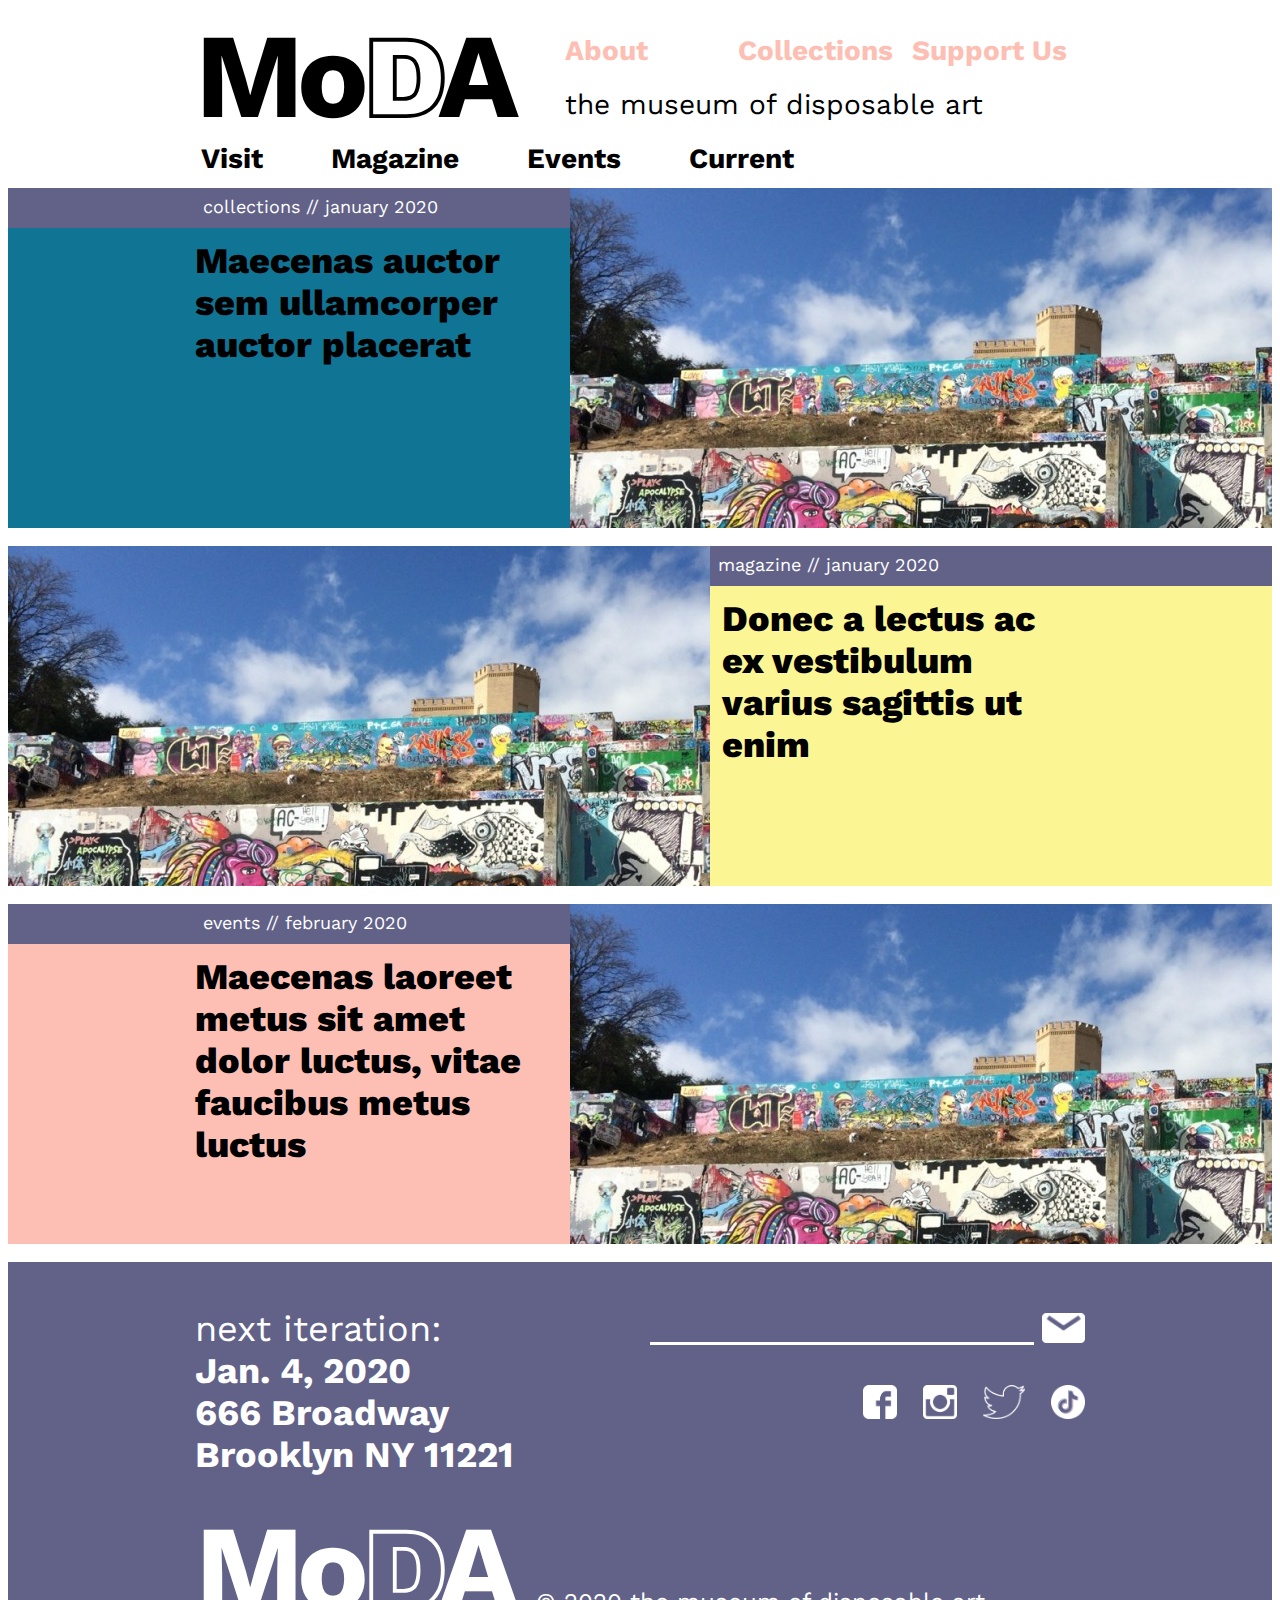
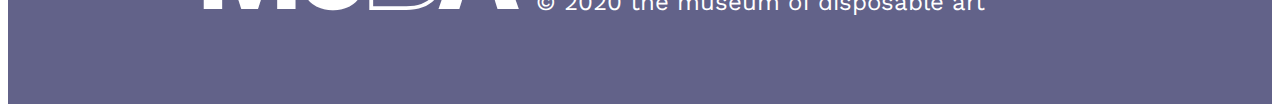
==== index.html @ 75d4cef8 "first draft of main desktop layout" ====
<!DOCTYPE html>
<html lang="en">
<head>
    <meta charset="UTF-8">
    <meta name="viewport" content="width=device-width, initial-scale=1.0">
    <meta http-equiv="X-UA-Compatible" content="ie=edge">
    <link rel="stylesheet" type="text/css" href="style.css">
    <title>the museum of disposable art</title>
</head>
<body>
    <header>
        <div class="logo">Mo<img src="images/D.svg">A</div>
        <div class="submenu">
            <div><a href="">About</a></div>
            <div><a href="">Collections</a></div>
            <div><a href="">Support Us</a></div>
        </div>
        <div class="subtitle">the museum of disposable art</div>
        <div class="menu">
            <div><a href="">Visit</a></div>
            <div><a href="">Magazine</a></div>
            <div><a href="">Events</a></div>
            <div><a href="">Current</a></div>
        </div>
    </header>
    <main>
        <section class="spacer purple"></section>
        <section class="category">collections // january 2020</section>
        <section class="photo right"></section>
        <section class="spacer teal"></section>
        <section class="title left teal">Maecenas auctor sem ullamcorper auctor placerat</section>
        <section class="gap"></section>

        <section class="photo left"></section>
        <section class="category">magazine // january 2020</section>
        <section class="spacer purple"></section>
        <section class="title right yellow">Donec a lectus ac ex vestibulum varius sagittis ut enim</section>
        <section class="spacer yellow"></section>
        <section class="gap"></section>

        <section class="spacer purple"></section>
        <section class="category">events // february 2020</section>
        <section class="photo right"></section>
        <section class="spacer pink"></section>
        <section class="title left pink">Maecenas laoreet metus sit amet dolor luctus, vitae faucibus metus luctus</section>
    </main>
    
    <section class="spacer purple"></section>
    <footer>
        <div class="iterationInfo">
            <span>next iteration:</span><br>
            Jan. 4, 2020<br>
            666 Broadway<br>
            Brooklyn NY 11221<br>
        </div>
        <div class="connect">
            <input></input><img src="images/mail icon.png">
            <div>
                <img src="images/fb white.png">
                <img src="images/instagramwhite.png">
                <img src="images/twitterwhite.png">
                <img src="images/tiktokwhite.png">
            </div>
        </div>
        <div class="footerBottom">
            <div class="logo">Mo<img src="images/DWhite.svg">A</div>
            <div>&nbsp;&nbsp; &copy; 2020 the museum of disposable art</div>
        </div>
    </footer>
    <section class="spacer purple"></section>    
</body>
</html>
---- style.css ----
@import url('https://fonts.googleapis.com/css?family=Work+Sans:400,800&display=swap');

body {
    font-family: 'Work Sans', sans-serif;
    padding: 20px 0 0 0;
    display: grid;
    grid-template-columns: minmax(0px, 1fr) minmax(120px, 2fr) 140px minmax(120px, 2fr) minmax(0px, 1fr);
    grid-template-rows: 160px auto;
}

a {
    text-decoration: none;
    color: black;
}

header {
    grid-column: 2 / span 3;
    display: grid;
    grid-template-columns: 370px auto;
    grid-template-rows: 60px 54px 50px;
    font-size: 28px;
}

header div {
    display: flex;
    flex-direction: row;
}

header a {
    color: black;
    font-weight: bold;
}

.logo {
    grid-row: 1 / span 2;
    font-size: 120px;
    font-weight: 700;
    line-height: .8em;
    letter-spacing: -.06em;
}

.logo > img {
    height: 81px;
    position: relative;
    top: 9px;
    left: 7px;
}

.submenu {
    display: flex;
    align-self: right;
}

.submenu > div {
    flex: 1;
    padding: 6px 0 0 0;
}

.submenu a {
    color: #fdbfb3;
}

.subtitle {
    
}

.menu {
    grid-column: 1 / -1;
}

.menu > div {
    padding: 0 62px 0 6px;
}

main {
    grid-column: 1 / -1;
    display: grid;
    grid-template-columns: minmax(0px, 1fr) minmax(120px, 2fr) 140px minmax(120px, 2fr) minmax(0px, 1fr);
    grid-template-rows: repeat(3, 40px 300px 18px);
    grid-auto-flow: dense;
}

.category {
    grid-column: span 1;
    padding: 8px;
    font-size: 18px;
    color: #ffffff;
    background: #626289;
}

.teal {
    background: #107595;
}

.pink {
    background: #fdbfb3;
}

.yellow {
    background: #fcf594;
}

.purple {
    background: #626289;
}

spacer {
    grid-column: span 1;
    padding: 0;
}

.title {
    padding: 12px;
    font-size: 36px;
    font-weight: 800;
}

.title.left {
    grid-column: 2 / 3;
    padding-left: 0px;
}

.title.right {
    grid-column: 4 / span 1;
    padding-right: 0px;
}

.photo {
    background: url('images/castlehill.jpg');
    grid-row: span 2;
}

.photo.right {
    grid-column: 3 / -1;
}

.photo.left {
    grid-column: 1 / 4;
}

.gap {
    grid-column: 1 / -1;
}

footer {
    grid-column: 2 / span 3;
    background: #626289;
    display: grid;
    grid-template-columns: 1fr 1fr;
    padding: 40px 0 44px 0;
    color: #ffffff;
    font-size: 36px;
    font-weight: 700;
}

.iterationInfo {
    padding: 6px 0 0 0;
}

.iterationInfo > span {
    font-weight: normal;
}

.connect {
    text-align: right;
}

.connect > input {
    height: 20px;
    width: 380px;
    background: #626289;
    margin-right: 8px;
    border: 0;
    border-bottom: 3px solid #ffffff;
}

.connect > img {
    height: 30px;
    position: relative;
    top: 8px;
}

.connect > div {
    margin: 40px 0 0 0;
}

.connect > div > img {
    height: 34px;
    margin: 0 0 0 16px;
}

.footerBottom {
    grid-column: span 2;
    padding: 44px 0 44px 0;
    font-weight: normal;
    font-size: 24px;
    display: flex;
    align-items: flex-end;
}

.footerBottom > .logo > img {
    top: 1px;
    left: 7px;
}


@media (max-width: 880px) {

    body, main {
        grid-template-columns: 4px minmax(120px, 2fr) 140px minmax(120px, 2fr) 4px;
    }

    header {
        grid-column: 1 / -1;
    }
}

@media (max-width: 480px) {

    header {
        grid-column: 1 / -1;
    }

    .category {
        grid-column: span 2;
    }
    .title.left {
        grid-column: 1 / 4;
    }
    
    .title.right {
        grid-column: 4 / -1;
    }
    
    .photo.right {
        grid-column: 4 / -1;
    }
    
    .photo.left {
        grid-column: 1 / 4;
    }
/*

    footer {
        grid-column: 1 / -1;
    } */

}
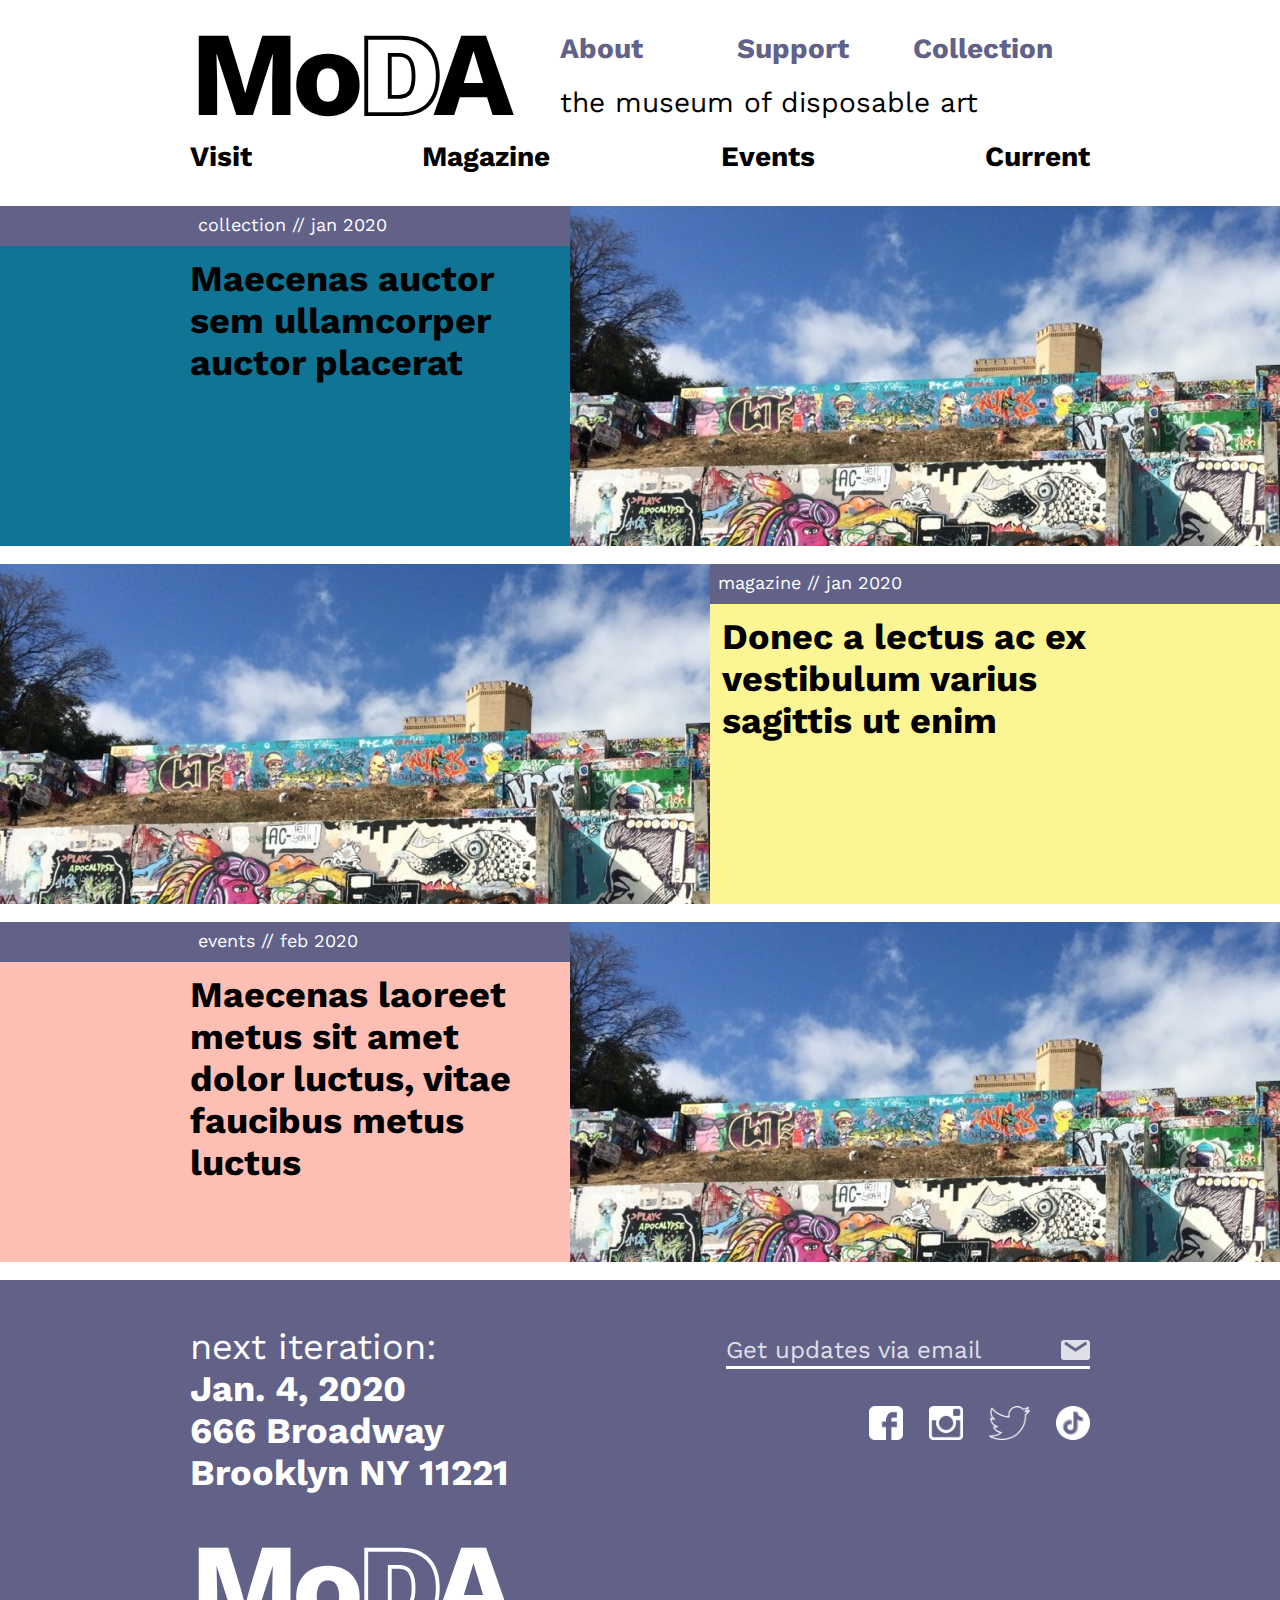
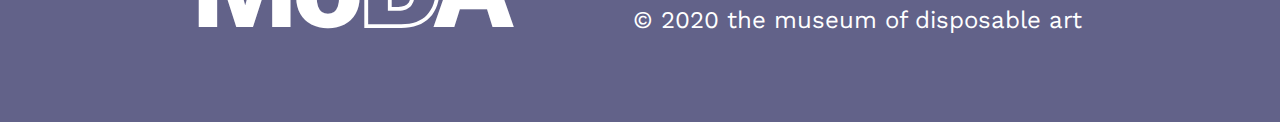
==== commit 79b8c5b3: "media queries and spacing tweaks" ====
--- a/index.html
+++ b/index.html
@@ -10,12 +10,12 @@
 <body>
     <header>
         <div class="logo">Mo<img src="images/D.svg">A</div>
+        <div class="subtitle">the museum of disposable art</div>
         <div class="submenu">
             <div><a href="">About</a></div>
-            <div><a href="">Collections</a></div>
-            <div><a href="">Support Us</a></div>
+            <div><a href="">Support</a></div>
+            <div><a href="">Collection</a></div>
         </div>
-        <div class="subtitle">the museum of disposable art</div>
         <div class="menu">
             <div><a href="">Visit</a></div>
             <div><a href="">Magazine</a></div>
@@ -25,24 +25,24 @@
     </header>
     <main>
         <section class="spacer purple"></section>
-        <section class="category">collections // january 2020</section>
+        <section class="category">collection // jan 2020</section>
         <section class="photo right"></section>
         <section class="spacer teal"></section>
-        <section class="title left teal">Maecenas auctor sem ullamcorper auctor placerat</section>
+        <section class="title left teal"><a href="">Maecenas auctor sem ullamcorper auctor placerat</a></section>
         <section class="gap"></section>
 
         <section class="photo left"></section>
-        <section class="category">magazine // january 2020</section>
+        <section class="category">magazine // jan 2020</section>
         <section class="spacer purple"></section>
-        <section class="title right yellow">Donec a lectus ac ex vestibulum varius sagittis ut enim</section>
+        <section class="title right yellow"><a href="">Donec a lectus ac ex vestibulum varius sagittis ut enim</a></section>
         <section class="spacer yellow"></section>
         <section class="gap"></section>
 
         <section class="spacer purple"></section>
-        <section class="category">events // february 2020</section>
+        <section class="category">events // feb 2020</section>
         <section class="photo right"></section>
         <section class="spacer pink"></section>
-        <section class="title left pink">Maecenas laoreet metus sit amet dolor luctus, vitae faucibus metus luctus</section>
+        <section class="title left pink"><a href="">Maecenas laoreet metus sit amet dolor luctus, vitae faucibus metus luctus</a></section>
     </main>
     
     <section class="spacer purple"></section>
@@ -54,7 +54,13 @@
             Brooklyn NY 11221<br>
         </div>
         <div class="connect">
-            <input></input><img src="images/mail icon.png">
+            <div class="input">
+                <input name="email" type="text" required autocomplete="off" />
+                <label for="email">
+                    <div class="signup">Get updates via email</div>
+                    <div><img class="icon" src="images/mail icon.png"></div>
+                </label>
+            </div>
             <div>
                 <img src="images/fb white.png">
                 <img src="images/instagramwhite.png">
@@ -64,7 +70,7 @@
         </div>
         <div class="footerBottom">
             <div class="logo">Mo<img src="images/DWhite.svg">A</div>
-            <div>&nbsp;&nbsp; &copy; 2020 the museum of disposable art</div>
+            <div>&copy; 2020 the museum of disposable art</div>
         </div>
     </footer>
     <section class="spacer purple"></section>    
--- a/style.css
+++ b/style.css
@@ -2,15 +2,21 @@
 
 body {
     font-family: 'Work Sans', sans-serif;
-    padding: 20px 0 0 0;
+    padding: 26px 0 0 0;
     display: grid;
     grid-template-columns: minmax(0px, 1fr) minmax(120px, 2fr) 140px minmax(120px, 2fr) minmax(0px, 1fr);
-    grid-template-rows: 160px auto;
+    grid-template-rows: 180px auto;
+    margin: 0;
 }
 
 a {
     text-decoration: none;
+    font-weight: bold;
     color: black;
+}
+
+a:hover {
+    color: #fdbfb3;
 }
 
 header {
@@ -26,11 +32,6 @@
     flex-direction: row;
 }
 
-header a {
-    color: black;
-    font-weight: bold;
-}
-
 .logo {
     grid-row: 1 / span 2;
     font-size: 120px;
@@ -57,19 +58,24 @@
 }
 
 .submenu a {
+    color: #626289;
+}
+
+.submenu a:hover {
     color: #fdbfb3;
 }
 
 .subtitle {
-    
+    grid-row: 2 / 2;
 }
 
 .menu {
     grid-column: 1 / -1;
+    justify-content: space-between;
+
 }
 
 .menu > div {
-    padding: 0 62px 0 6px;
 }
 
 main {
@@ -125,6 +131,11 @@
     padding-right: 0px;
 }
 
+.title:hover a {
+    color: #000000;
+    opacity: .6;
+}
+
 .photo {
     background: url('images/castlehill.jpg');
     grid-row: span 2;
@@ -146,7 +157,7 @@
     grid-column: 2 / span 3;
     background: #626289;
     display: grid;
-    grid-template-columns: 1fr 1fr;
+    grid-template-columns: 340px auto;
     padding: 40px 0 44px 0;
     color: #ffffff;
     font-size: 36px;
@@ -165,19 +176,52 @@
     text-align: right;
 }
 
-.connect > input {
+.input {
+    position: relative;
+    top: 6px;
+    display: inline;
+}
+
+.input > input {
     height: 20px;
-    width: 380px;
+    width: 360px;
     background: #626289;
-    margin-right: 8px;
     border: 0;
     border-bottom: 3px solid #ffffff;
-}
-
-.connect > img {
-    height: 30px;
+    color: #ffffff;
+    font-family: 'Work Sans', sans-serif;
+    font-weight: normal;
+    font-size: 24px;
+    padding-top: .8em;
     position: relative;
-    top: 8px;
+}
+
+.input > label {
+    font-weight: normal;
+    position: absolute;
+    top: 6px;
+    left: 0px;
+    font-size: 24px;
+    opacity: .8;
+    width: 100%;
+    display: flex;
+    justify-content: space-between;
+    pointer-events: none;
+}
+
+label div {
+    transition: all .6s;
+}
+
+.input input:focus + label .signup,
+.input input:valid + label .signup {
+    opacity: 0;
+}
+
+.icon {
+    height: 20px;
+    position: relative;
+    top: 2px;
 }
 
 .connect > div {
@@ -198,38 +242,89 @@
     align-items: flex-end;
 }
 
+.footerBottom > div {
+    flex: 1 6 auto;
+}
+
+.footerBottom > .logo {
+    flex: 5 0 400px;
+}
+
 .footerBottom > .logo > img {
     top: 1px;
     left: 7px;
 }
 
 
-@media (max-width: 880px) {
+@media (max-width: 1200px) {
 
     body, main {
-        grid-template-columns: 4px minmax(120px, 2fr) 140px minmax(120px, 2fr) 4px;
+        grid-template-columns: 40px minmax(120px, 2fr) 140px minmax(120px, 2fr) 40px;
+    }
+
+}
+
+@media (max-width: 900px) {
+    body, main {
+        grid-template-columns: 6px minmax(120px, 2fr) 140px minmax(120px, 2fr) 6px;
+    }
+
+    body {
+        grid-template-rows: 240px auto;
+    }
+
+    header {
+        display: flex;
+        flex-direction: column;
+    }
+
+    .title {
+        font-size: 30px;
+    }
+
+    .category {
+        font-size: 16px;
+        padding: 9px;
+    }
+
+    footer {
+        display: flex;
+        flex-direction: column;
+    }
+
+    .connect {
+        text-align: left;
+        margin-top: 30px;
+    }
+
+    .footerBottom {
+        flex-direction: column;
+        align-items: flex-start;
+    }
+
+    .footerBottom > .logo {
+        flex-basis: auto;
+    }
+}
+
+@media (max-width: 600px) {
+    body, main {
+        grid-template-columns: 6px minmax(120px, 2fr) 90px minmax(120px, 2fr) 6px;
     }
 
     header {
         grid-column: 1 / -1;
     }
-}
-
-@media (max-width: 480px) {
-
-    header {
-        grid-column: 1 / -1;
-    }
 
     .category {
         grid-column: span 2;
     }
     .title.left {
-        grid-column: 1 / 4;
+        grid-column: 2 / 4;
     }
     
     .title.right {
-        grid-column: 4 / -1;
+        grid-column: 3 / 5;
     }
     
     .photo.right {
@@ -237,7 +332,11 @@
     }
     
     .photo.left {
-        grid-column: 1 / 4;
+        grid-column: 1 / 3;
+    }
+
+    .input input {
+        width: 64%;
     }
 /*
 
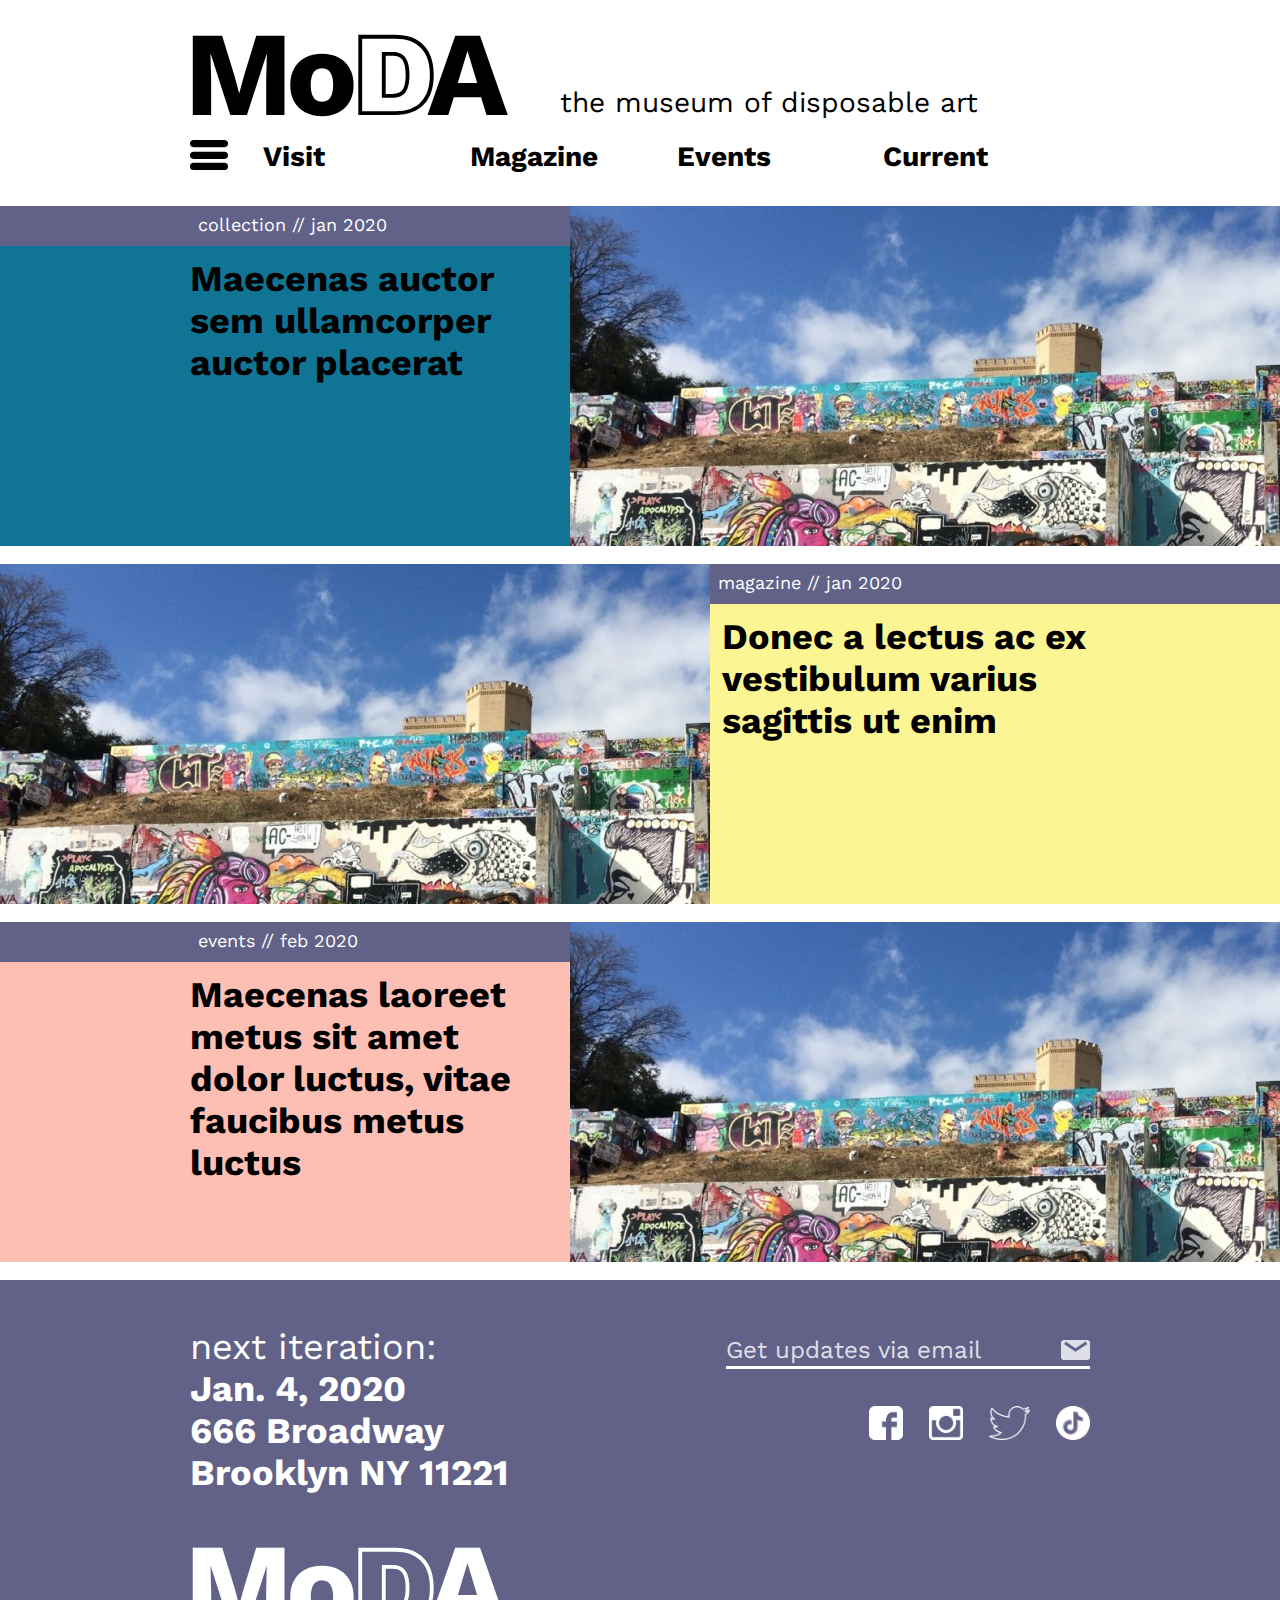
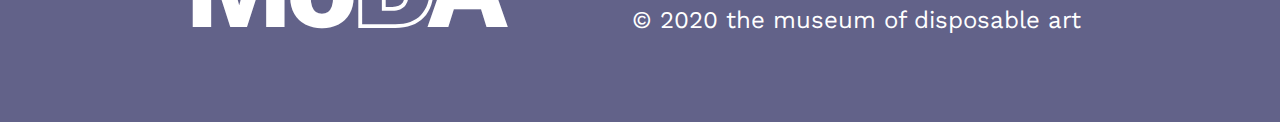
==== commit faf277ae: "completed hamburger" ====
--- a/index.html
+++ b/index.html
@@ -8,19 +8,56 @@
     <title>the museum of disposable art</title>
 </head>
 <body>
+    <div class="menuframe">
+    <div class="burgermenu">
+        <div class="menuBurger">
+            <div>
+                <img class="burgerButton" src="images/hamburger.svg">
+            </div>
+            <div>
+                <img class="arrow" src="images/arrow.svg">
+            </div>
+        </div>
+        <div class="submenu">
+            <a href="">About</a>
+            <a href="">Collection</a>
+            <a href="" class="subcat">DIY Press</a>
+            <a href="" class="subcat">Street Art</a>
+            <a href="" class="subcat">Duplications</a>
+            <a href="" class="subcat">Digital Video</a>
+            <a href="" class="subcat">Performance</a>
+            <a href="">Support</a>
+        </div>
+        <div class="additionalMenu">
+            <a href="">Ipsum Dolor</a>
+            <a href="">Matrenum</a>
+            <a href="">Ullamcorper</a>
+            <a href="">Lectus</a>
+        </div>
+        <div class="menu">
+            <a href="">Sagittus</a>
+            <a href="">Laoreet</a>
+        </div>
+        <div class="chillSidebar">
+            Feugiat:<br>
+            Phasellus morbi dapibus nisi urna, at iaculis elit maximus placerat. Donec sed semper ligula.
+        </div>
+    </div>
+    </div>
+    <div class="container">
     <header>
         <div class="logo">Mo<img src="images/D.svg">A</div>
         <div class="subtitle">the museum of disposable art</div>
         <div class="submenu">
-            <div><a href="">About</a></div>
-            <div><a href="">Support</a></div>
-            <div><a href="">Collection</a></div>
         </div>
         <div class="menu">
-            <div><a href="">Visit</a></div>
-            <div><a href="">Magazine</a></div>
-            <div><a href="">Events</a></div>
-            <div><a href="">Current</a></div>
+            <div class="hamburger"><img class="mainBurger" src="images/hamburger.svg"></div>
+            <div class="menuItems">
+                <div><a href="">Visit</a></div>
+                <div><a href="">Magazine</a></div>
+                <div><a href="">Events</a></div>
+                <div><a href="">Current</a></div>
+            </div>
         </div>
     </header>
     <main>
@@ -73,6 +110,9 @@
             <div>&copy; 2020 the museum of disposable art</div>
         </div>
     </footer>
-    <section class="spacer purple"></section>    
+    <section class="spacer purple"></section>
+    </div>
+    
+    <script src="main.js"></script>    
 </body>
 </html>--- a/style.css
+++ b/style.css
@@ -2,21 +2,109 @@
 
 body {
     font-family: 'Work Sans', sans-serif;
+    padding: 0;
+    margin: 0;
+    display: flex;
+}
+
+a {
+    text-decoration: none;
+    font-weight: bold;
+    color: black;
+}
+
+a:hover {
+    color: #fdbfb3;
+}
+
+.submenu {
+    display: flex;
+    align-self: right;
+}
+
+.menuframe {
+    width: 0px;
+    background: #efefef;
+    padding-top: 124px;
+    flex-shrink: 0;
+    display: flex;
+    transition: all .3s;
+    overflow: hidden;
+}
+
+.burgermenu {
+    width: 240px;
+    flex-direction: column;
+}
+
+.burgermenu > div {
+    padding: 12px 12px 0px 12px;
+    display: flex;
+    flex-direction: column;
+}
+
+.burgermenu > .menuBurger {
+    flex-direction: row;
+}
+
+.menuBurger > div > .arrow {
+    height: 30px;
+    position: relative;
+    left: 8px;
+}
+
+.burgermenu > div > a {
+    transition: .1s;
+    opacity: 0;
+    font-size: 28px;
+    font-weight: 700;
+}
+
+.submenu a {
+    color: #626289;
+}
+
+.submenu a:hover {
+    color: #fdbfb3;
+}
+
+.burgermenu > div > a.subcat {
+    font-size: 22px;
+    color: #fdbfb3;
+    margin: 6px 0 6px 20px;
+    padding: 0 0 0 12px;
+}
+
+.burgermenu > div > a.subcat:hover {
+    color: #626289;
+}
+
+.burgermenu > .additionalMenu {
+    margin: 16px 0 16px 0;
+    display: flex;
+    flex-direction: column;
+}
+
+.additionalMenu > a {
+    color: #107595;
+}
+
+.additionalMenu > a:hover {
+    color: #fdbfb3;
+}
+
+.chillSidebar {
+    margin: 18px 0 0 0;
+    font-size: 22px;
+    padding: 0 8px 0 0;
+}
+
+.container {
     padding: 26px 0 0 0;
     display: grid;
     grid-template-columns: minmax(0px, 1fr) minmax(120px, 2fr) 140px minmax(120px, 2fr) minmax(0px, 1fr);
     grid-template-rows: 180px auto;
     margin: 0;
-}
-
-a {
-    text-decoration: none;
-    font-weight: bold;
-    color: black;
-}
-
-a:hover {
-    color: #fdbfb3;
 }
 
 header {
@@ -27,13 +115,9 @@
     font-size: 28px;
 }
 
-header div {
-    display: flex;
-    flex-direction: row;
-}
-
 .logo {
     grid-row: 1 / span 2;
+    margin-left: -6px;
     font-size: 120px;
     font-weight: 700;
     line-height: .8em;
@@ -43,26 +127,8 @@
 .logo > img {
     height: 81px;
     position: relative;
-    top: 9px;
+    /* top: 9px; */
     left: 7px;
-}
-
-.submenu {
-    display: flex;
-    align-self: right;
-}
-
-.submenu > div {
-    flex: 1;
-    padding: 6px 0 0 0;
-}
-
-.submenu a {
-    color: #626289;
-}
-
-.submenu a:hover {
-    color: #fdbfb3;
 }
 
 .subtitle {
@@ -71,11 +137,27 @@
 
 .menu {
     grid-column: 1 / -1;
-    justify-content: space-between;
-
-}
-
-.menu > div {
+    display: flex;
+}
+
+.menuItems {
+    width: 100%;
+    display: flex;
+}
+
+.menuItems > div {
+    flex: 1;
+}
+
+.hamburger {
+    width: 80px;
+    overflow: hidden;
+    transition: all .4s;
+} 
+
+.burgerButton, .mainBurger {
+    height: 30px;
+    transition: 1s;
 }
 
 main {
@@ -258,18 +340,18 @@
 
 @media (max-width: 1200px) {
 
-    body, main {
+    .container, main {
         grid-template-columns: 40px minmax(120px, 2fr) 140px minmax(120px, 2fr) 40px;
     }
 
 }
 
 @media (max-width: 900px) {
-    body, main {
+    .container, main {
         grid-template-columns: 6px minmax(120px, 2fr) 140px minmax(120px, 2fr) 6px;
     }
 
-    body {
+    .container {
         grid-template-rows: 240px auto;
     }
 
@@ -308,7 +390,7 @@
 }
 
 @media (max-width: 600px) {
-    body, main {
+    .container, main {
         grid-template-columns: 6px minmax(120px, 2fr) 90px minmax(120px, 2fr) 6px;
     }
 
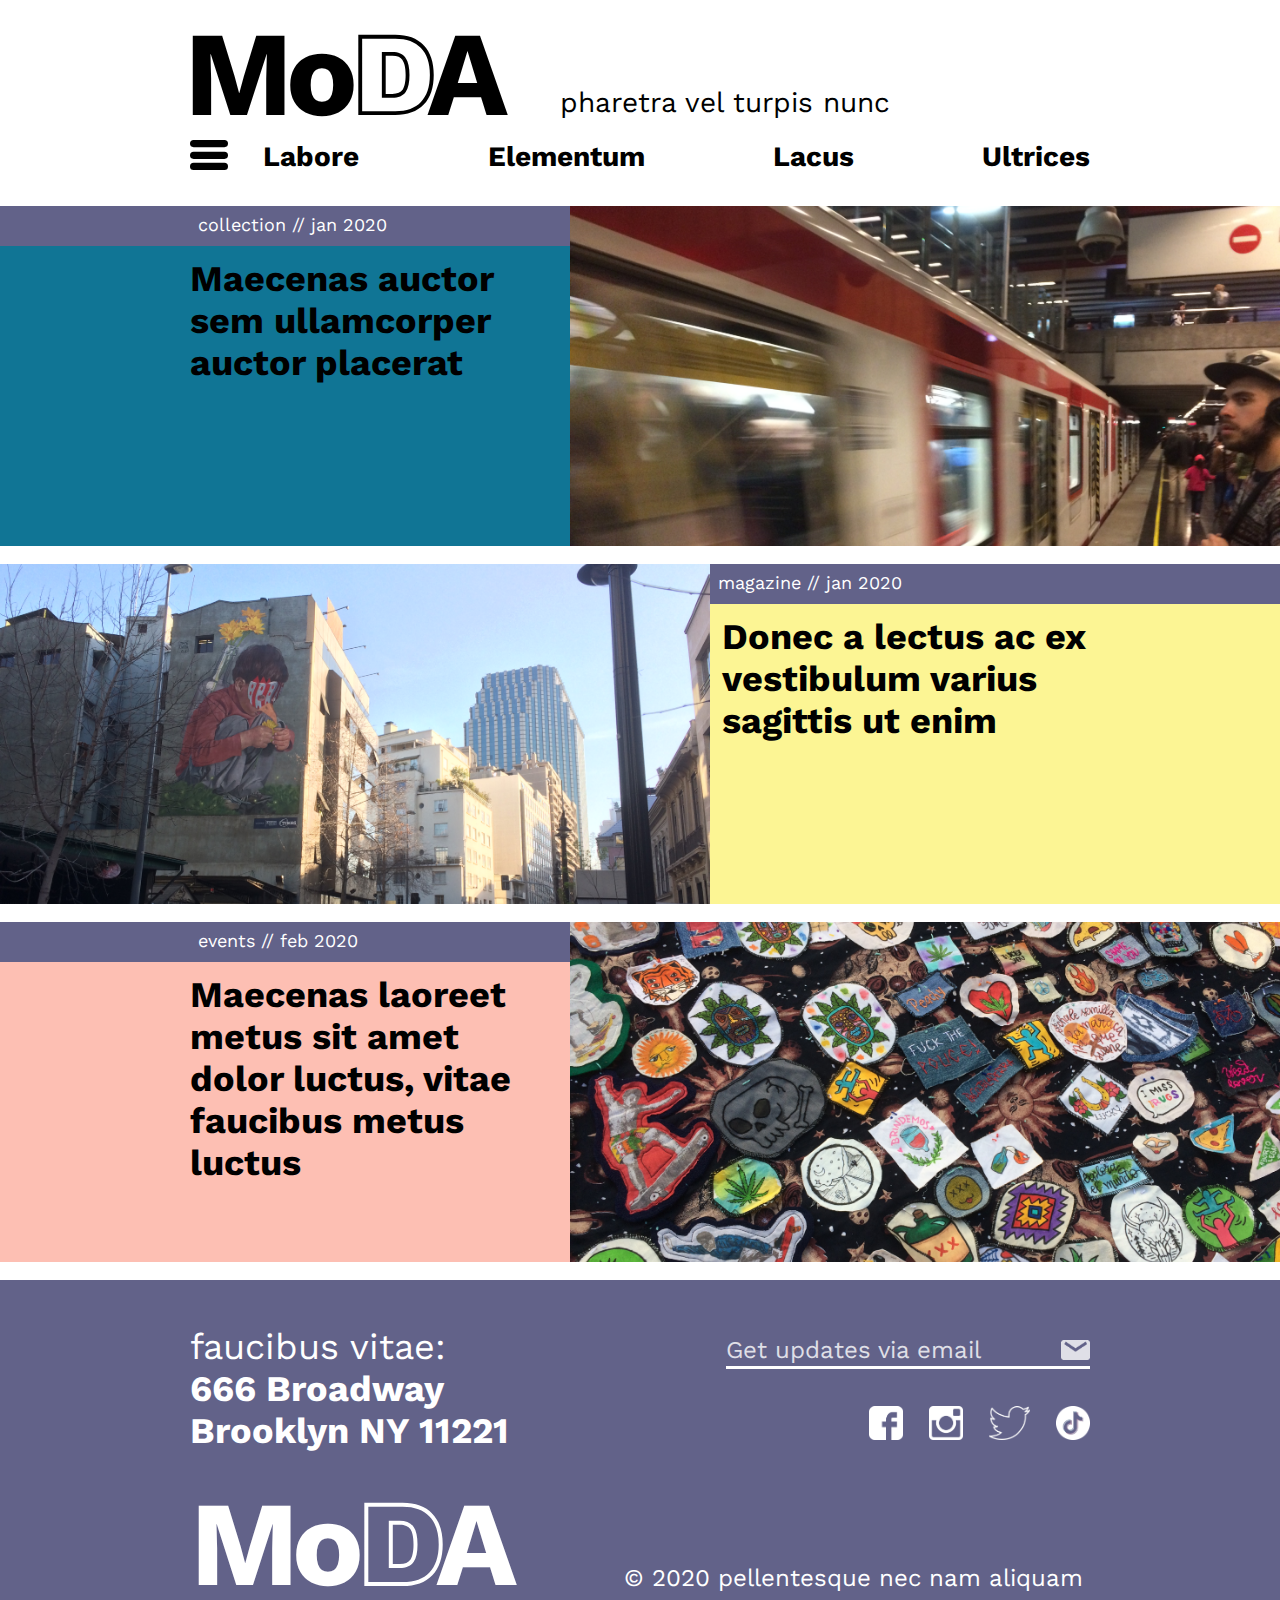
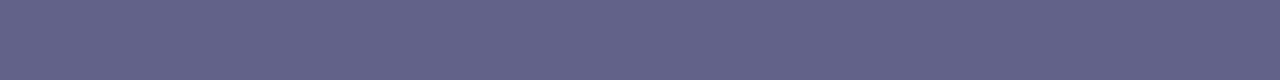
==== commit 1aa99982: "all links clickable" ====
--- a/index.html
+++ b/index.html
@@ -9,69 +9,70 @@
 </head>
 <body>
     <div class="menuframe">
-    <div class="burgermenu">
-        <div class="menuBurger">
-            <div>
-                <img class="burgerButton" src="images/hamburger.svg">
+        <div class="burgermenu">
+            <div class="menuBurger">
+                <div>
+                    <img class="burgerButton" src="images/hamburger.svg">
+                </div>
+                <div>
+                    <img class="arrow" src="images/arrow.svg">
+                </div>
             </div>
-            <div>
-                <img class="arrow" src="images/arrow.svg">
+            <div class="submenu">
+                <a href="category.html">Pulvinar</a>
+                <a href="category.html">Quisque</a>
+                <a href="category.html" class="subcat">Consequat</a>
+                <a href="category.html" class="subcat">Scelerisque</a>
+                <a href="category.html">Eget Lorem</a>
+                <a href="category.html" class="subcat">Posuere</a>
+                <a href="category.html" class="subcat">Morbi</a>
+                <a href="category.html" class="subcat">Tincidunt</a>
+            </div>
+            <div class="additionalMenu">
+                <a href="article.html">Ipsum Dolor</a>
+                <a href="article.html">Matrenum</a>
+                <a href="article.html">Ullamcorper</a>
+                <a href="article.html">Lectus</a>
+            </div>
+            <div class="extraMenu">
+                <a href="article.html">Sagittus</a>
+                <a href="article.html">Laoreet</a>
+            </div>
+            <div class="chillSidebar">
+                Feugiat:<br>
+                Phasellus morbi dapibus nisi urna, at iaculis elit maximus placerat. Donec sed semper ligula.
             </div>
         </div>
-        <div class="submenu">
-            <a href="">About</a>
-            <a href="">Collection</a>
-            <a href="" class="subcat">DIY Press</a>
-            <a href="" class="subcat">Street Art</a>
-            <a href="" class="subcat">Duplications</a>
-            <a href="" class="subcat">Digital Video</a>
-            <a href="" class="subcat">Performance</a>
-            <a href="">Support</a>
         </div>
-        <div class="additionalMenu">
-            <a href="">Ipsum Dolor</a>
-            <a href="">Matrenum</a>
-            <a href="">Ullamcorper</a>
-            <a href="">Lectus</a>
-        </div>
-        <div class="menu">
-            <a href="">Sagittus</a>
-            <a href="">Laoreet</a>
-        </div>
-        <div class="chillSidebar">
-            Feugiat:<br>
-            Phasellus morbi dapibus nisi urna, at iaculis elit maximus placerat. Donec sed semper ligula.
-        </div>
-    </div>
-    </div>
-    <div class="container">
-    <header>
-        <div class="logo">Mo<img src="images/D.svg">A</div>
-        <div class="subtitle">the museum of disposable art</div>
-        <div class="submenu">
-        </div>
-        <div class="menu">
-            <div class="hamburger"><img class="mainBurger" src="images/hamburger.svg"></div>
-            <div class="menuItems">
-                <div><a href="">Visit</a></div>
-                <div><a href="">Magazine</a></div>
-                <div><a href="">Events</a></div>
-                <div><a href="">Current</a></div>
+        <div class="container">
+        <header>
+            <div class="logo">
+                <img class="mobileBurger" src="images/hamburger.svg">
+                Mo<img class="hollowD" src="images/D.svg">A
             </div>
-        </div>
-    </header>
+            <div class="subtitle">pharetra vel turpis nunc</div>
+            <div class="menu">
+                <div class="hamburger"><img class="mainBurger" src="images/hamburger.svg"></div>
+                <div class="menuItems">
+                    <div><a href="category.html">Labore</a></div>
+                    <div><a href="category.html">Elementum</a></div>
+                    <div><a href="category.html">Lacus</a></div>
+                    <div><a href="category.html">Ultrices</a></div>
+                </div>
+            </div>
+        </header>
     <main>
         <section class="spacer purple"></section>
         <section class="category">collection // jan 2020</section>
         <section class="photo right"></section>
         <section class="spacer teal"></section>
-        <section class="title left teal"><a href="">Maecenas auctor sem ullamcorper auctor placerat</a></section>
+        <section class="title left teal"><a href="article.html">Maecenas auctor sem ullamcorper auctor placerat</a></section>
         <section class="gap"></section>
 
         <section class="photo left"></section>
         <section class="category">magazine // jan 2020</section>
         <section class="spacer purple"></section>
-        <section class="title right yellow"><a href="">Donec a lectus ac ex vestibulum varius sagittis ut enim</a></section>
+        <section class="title right yellow"><a href="article.html">Donec a lectus ac ex vestibulum varius sagittis ut enim</a></section>
         <section class="spacer yellow"></section>
         <section class="gap"></section>
 
@@ -79,14 +80,13 @@
         <section class="category">events // feb 2020</section>
         <section class="photo right"></section>
         <section class="spacer pink"></section>
-        <section class="title left pink"><a href="">Maecenas laoreet metus sit amet dolor luctus, vitae faucibus metus luctus</a></section>
+        <section class="title left pink"><a href="article.html">Maecenas laoreet metus sit amet dolor luctus, vitae faucibus metus luctus</a></section>
     </main>
     
     <section class="spacer purple"></section>
     <footer>
         <div class="iterationInfo">
-            <span>next iteration:</span><br>
-            Jan. 4, 2020<br>
+            <span>faucibus vitae:</span><br>
             666 Broadway<br>
             Brooklyn NY 11221<br>
         </div>
@@ -106,8 +106,8 @@
             </div>
         </div>
         <div class="footerBottom">
-            <div class="logo">Mo<img src="images/DWhite.svg">A</div>
-            <div>&copy; 2020 the museum of disposable art</div>
+            <div class="bottomLogo">Mo<img src="images/DWhite.svg">A</div>
+            <div>&copy; 2020 pellentesque nec nam aliquam</div>
         </div>
     </footer>
     <section class="spacer purple"></section>
--- a/style.css
+++ b/style.css
@@ -28,12 +28,16 @@
     padding-top: 124px;
     flex-shrink: 0;
     display: flex;
-    transition: all .3s;
+    transition: all .5s;
     overflow: hidden;
 }
 
+.menuframe.open {
+    width: 320px;
+}
+
 .burgermenu {
-    width: 240px;
+    width: 320px;
     flex-direction: column;
 }
 
@@ -54,10 +58,12 @@
 }
 
 .burgermenu > div > a {
+    width: 100%;
     transition: .1s;
     opacity: 0;
     font-size: 28px;
     font-weight: 700;
+    border-bottom: 1px solid;
 }
 
 .submenu a {
@@ -105,6 +111,7 @@
     grid-template-columns: minmax(0px, 1fr) minmax(120px, 2fr) 140px minmax(120px, 2fr) minmax(0px, 1fr);
     grid-template-rows: 180px auto;
     margin: 0;
+    transition: .5s;
 }
 
 header {
@@ -122,31 +129,58 @@
     font-weight: 700;
     line-height: .8em;
     letter-spacing: -.06em;
-}
-
-.logo > img {
+    background: #ffffff;
+    transition: all .8s;
+    cursor: pointer;
+}
+
+.mobileBurger {
+    display: none;
+    position: relative;
+    top: -2px;
+}
+
+.hollowD {
     height: 81px;
     position: relative;
     /* top: 9px; */
     left: 7px;
 }
 
+.sticky {
+    position: fixed;
+    padding-bottom: 20px;
+    padding-top: 20px;
+    top: 0;
+    width: 100%;
+}
+
+.sticky + .subtitle {
+    padding-top: 68px;
+}
+
 .subtitle {
-    grid-row: 2 / 2;
+    grid-row: 2 / 3;
 }
 
 .menu {
     grid-column: 1 / -1;
     display: flex;
+    padding: 0;
 }
 
 .menuItems {
     width: 100%;
     display: flex;
+    flex-direction: row;
+    justify-content: space-between;
+}
+
+.menu.open > .menuItems {
+    width: 96%;
 }
 
 .menuItems > div {
-    flex: 1;
 }
 
 .hamburger {
@@ -192,7 +226,7 @@
     background: #626289;
 }
 
-spacer {
+.spacer {
     grid-column: span 1;
     padding: 0;
 }
@@ -219,7 +253,9 @@
 }
 
 .photo {
-    background: url('images/castlehill.jpg');
+    background-image: url('images/castlehill.jpg');
+    background-size: cover;
+    background-position-y: 20%;
     grid-row: span 2;
 }
 
@@ -328,11 +364,16 @@
     flex: 1 6 auto;
 }
 
-.footerBottom > .logo {
+.footerBottom > .bottomLogo {
+    font-size: 120px;
+    font-weight: 700;
+    line-height: .8em;
+    letter-spacing: -.06em;
     flex: 5 0 400px;
 }
 
-.footerBottom > .logo > img {
+.footerBottom > .bottomLogo > img {
+    position: relative;
     top: 1px;
     left: 7px;
 }
@@ -346,13 +387,59 @@
 
 }
 
+@media (min-width: 900px) {
+    
+    .squooshed {
+        grid-template-columns: minmax(0px, .25fr) minmax(120px,2fr) 140px minmax(120px, 2fr) minmax(0px, .5fr)
+    }
+   
+}
+
 @media (max-width: 900px) {
+
+    .noScroll {
+        overflow: hidden;
+    }
+
+    .menuframe {
+        position: fixed;
+        width: 100%;
+        height: 0px;
+        padding-top: 0px;
+    }
+
+    .menuframe.open {
+        width: 100%;
+        top: 160px;
+        z-index: 999;
+        height: 100vh;
+    }
+
+    .menu {
+        padding: 0px 6px 0px 6px;
+    }
+
+    .menu.open {
+        position: fixed;
+        margin-left: -6px;
+        padding: 20px 6px 20px 10px;
+        top: 100px;
+        width: 100%;
+        z-index: 998;
+        background: #ffffff;
+    }
+
+    .burgermenu {
+        width: 50%;
+    }
+
     .container, main {
         grid-template-columns: 6px minmax(120px, 2fr) 140px minmax(120px, 2fr) 6px;
     }
 
     .container {
-        grid-template-rows: 240px auto;
+        padding: 120px 0 0 0;
+        grid-template-rows: 200px auto;
     }
 
     header {
@@ -360,6 +447,38 @@
         flex-direction: column;
     }
 
+    .logo {
+        font-size: 100px;
+        padding-left: 12px;
+        margin-left: -6px;
+    }
+
+    .hollowD {
+        height: 74px;
+        left: 6px;
+        top: 2px;
+    }
+
+    .mobileBurger {
+        display: inline;
+    }
+
+    .hamburger {
+        display: none;
+    }
+
+    .menuBurger {
+        display: none;
+    }
+
+    .menuBurger > div {
+        display: none;
+    }
+
+    .subtitle {
+        padding: 20px 4px 20px 4px;
+    }
+
     .title {
         font-size: 30px;
     }
@@ -384,7 +503,7 @@
         align-items: flex-start;
     }
 
-    .footerBottom > .logo {
+    .footerBottom > .bottomLogo {
         flex-basis: auto;
     }
 }
@@ -398,6 +517,16 @@
         grid-column: 1 / -1;
     }
 
+    .logo {
+        font-size: 80px;
+    }
+
+    .logo .hollowD {
+        height: 54px;
+        left: 5px;
+        top: 0px;
+    }
+
     .category {
         grid-column: span 2;
     }
@@ -418,7 +547,7 @@
     }
 
     .input input {
-        width: 64%;
+        width: 82%;
     }
 /*
 
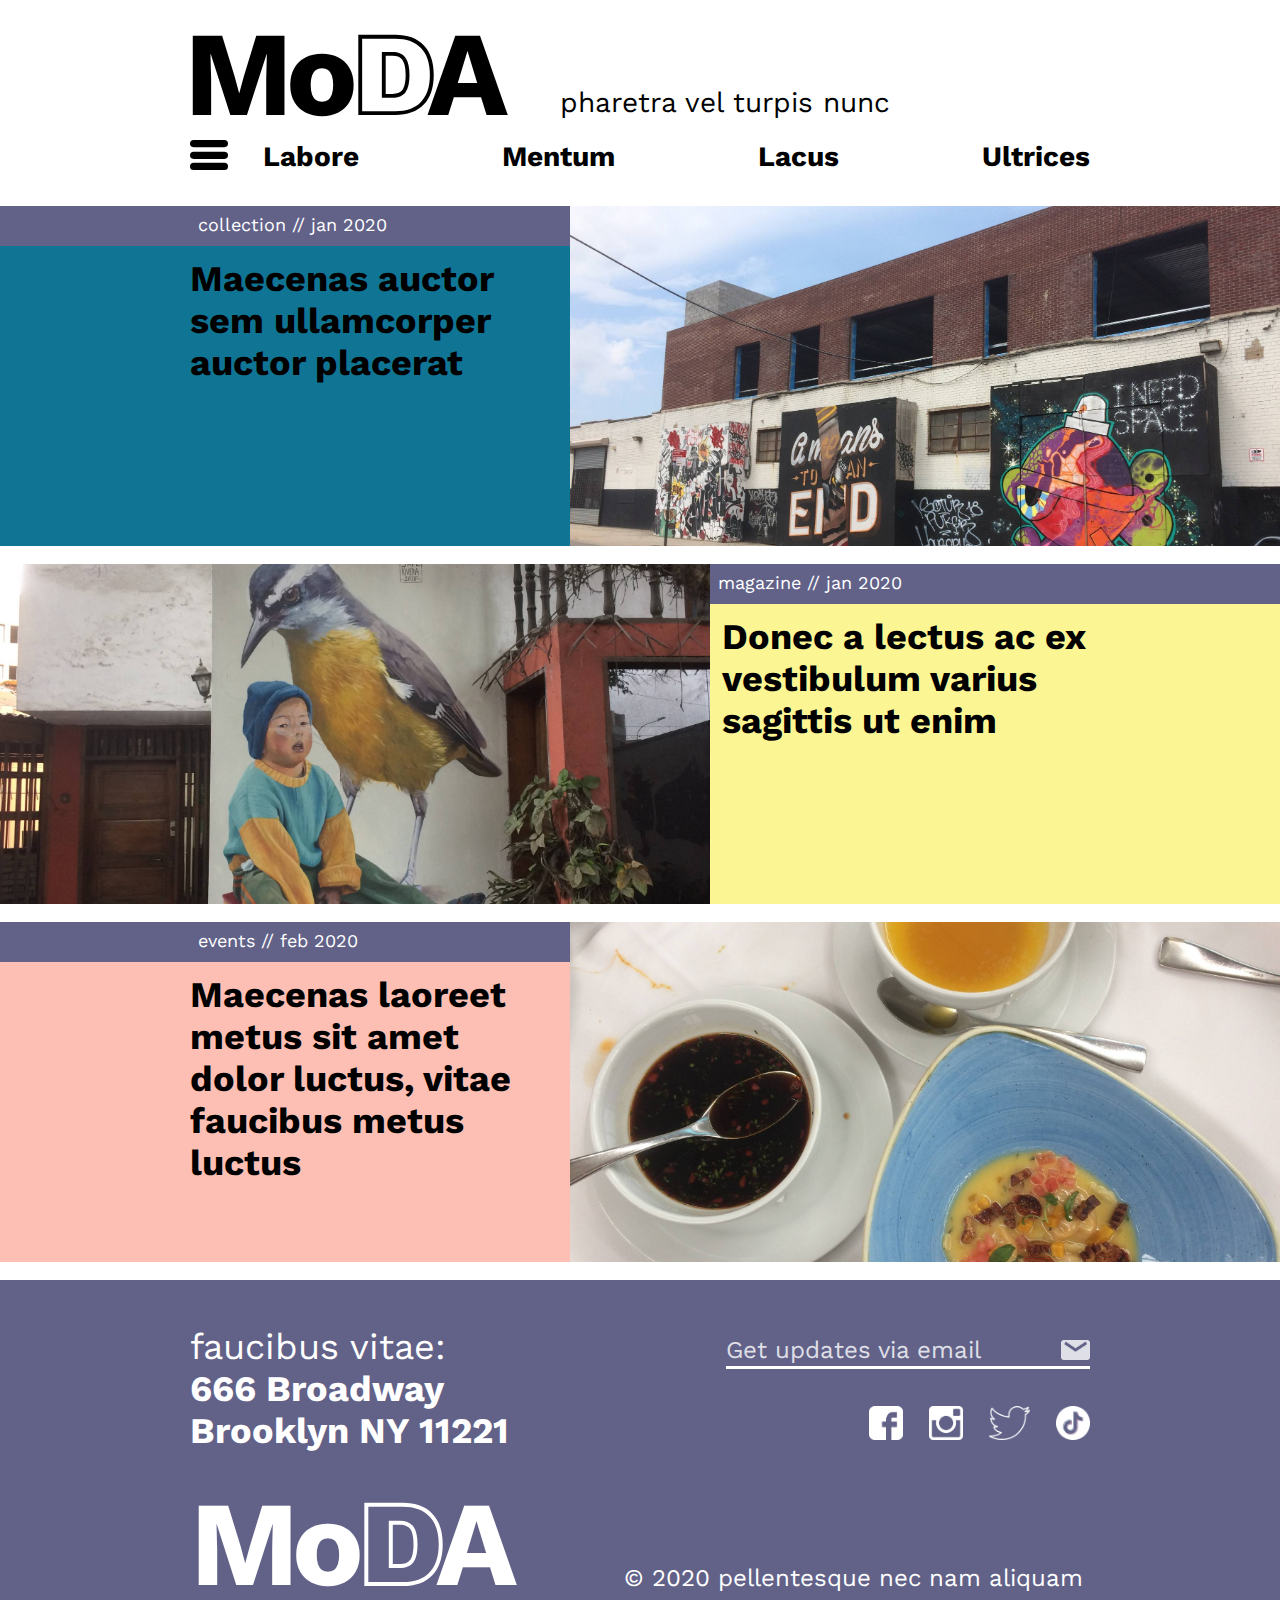
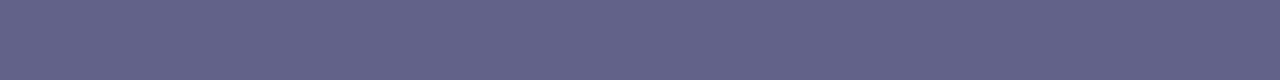
==== commit 07fb72e1: "science fair" ====
--- a/index.html
+++ b/index.html
@@ -5,7 +5,7 @@
     <meta name="viewport" content="width=device-width, initial-scale=1.0">
     <meta http-equiv="X-UA-Compatible" content="ie=edge">
     <link rel="stylesheet" type="text/css" href="style.css">
-    <title>the museum of disposable art</title>
+    <title>MoDA</title>
 </head>
 <body>
     <div class="menuframe">
@@ -48,14 +48,14 @@
         <header>
             <div class="logo">
                 <img class="mobileBurger" src="images/hamburger.svg">
-                Mo<img class="hollowD" src="images/D.svg">A
+                <span class="logoClick">Mo<img class="hollowD" src="images/D.svg">A</span>
             </div>
             <div class="subtitle">pharetra vel turpis nunc</div>
             <div class="menu">
                 <div class="hamburger"><img class="mainBurger" src="images/hamburger.svg"></div>
                 <div class="menuItems">
                     <div><a href="category.html">Labore</a></div>
-                    <div><a href="category.html">Elementum</a></div>
+                    <div><a href="category.html">Mentum</a></div>
                     <div><a href="category.html">Lacus</a></div>
                     <div><a href="category.html">Ultrices</a></div>
                 </div>
--- a/style.css
+++ b/style.css
@@ -41,7 +41,7 @@
     flex-direction: column;
 }
 
-.burgermenu > div {
+.burgermenu div {
     padding: 12px 12px 0px 12px;
     display: flex;
     flex-direction: column;
@@ -192,6 +192,11 @@
 .burgerButton, .mainBurger {
     height: 30px;
     transition: 1s;
+    cursor: pointer;
+}
+
+.arrow {
+    cursor: pointer;
 }
 
 main {
@@ -253,7 +258,7 @@
 }
 
 .photo {
-    background-image: url('images/castlehill.jpg');
+    background: #626289;
     background-size: cover;
     background-position-y: 20%;
     grid-row: span 2;
@@ -385,6 +390,32 @@
         grid-template-columns: 40px minmax(120px, 2fr) 140px minmax(120px, 2fr) 40px;
     }
 
+    .subtitle {
+        font-size: 24px;
+    }
+
+    .title {
+        font-size: 30px;
+    }
+
+    footer {
+        display: flex;
+        flex-direction: column;
+    }
+
+    .connect {
+        text-align: left;
+        margin-top: 30px;
+    }
+
+    .footerBottom {
+        flex-direction: column;
+        align-items: flex-start;
+    }
+
+    .footerBottom > .bottomLogo {
+        flex-basis: auto;
+    }
 }
 
 @media (min-width: 900px) {
@@ -411,7 +442,7 @@
     .menuframe.open {
         width: 100%;
         top: 160px;
-        z-index: 999;
+        z-index: 997;
         height: 100vh;
     }
 
@@ -425,7 +456,7 @@
         padding: 20px 6px 20px 10px;
         top: 100px;
         width: 100%;
-        z-index: 998;
+        z-index: 997;
         background: #ffffff;
     }
 
@@ -461,6 +492,8 @@
 
     .mobileBurger {
         display: inline;
+        position: relative;
+        z-index: 999;
     }
 
     .hamburger {
@@ -513,8 +546,13 @@
         grid-template-columns: 6px minmax(120px, 2fr) 90px minmax(120px, 2fr) 6px;
     }
 
+    .chillSidebar {
+        color: #efefef;
+    }
+
     header {
         grid-column: 1 / -1;
+        font-size: 20px;
     }
 
     .logo {
@@ -530,6 +568,11 @@
     .category {
         grid-column: span 2;
     }
+
+    .title {
+        font-size: 24px;
+    }
+
     .title.left {
         grid-column: 2 / 4;
     }
@@ -549,6 +592,10 @@
     .input input {
         width: 82%;
     }
+
+    .input > label {
+        font-size: 16px;
+    }
 /*
 
     footer {
